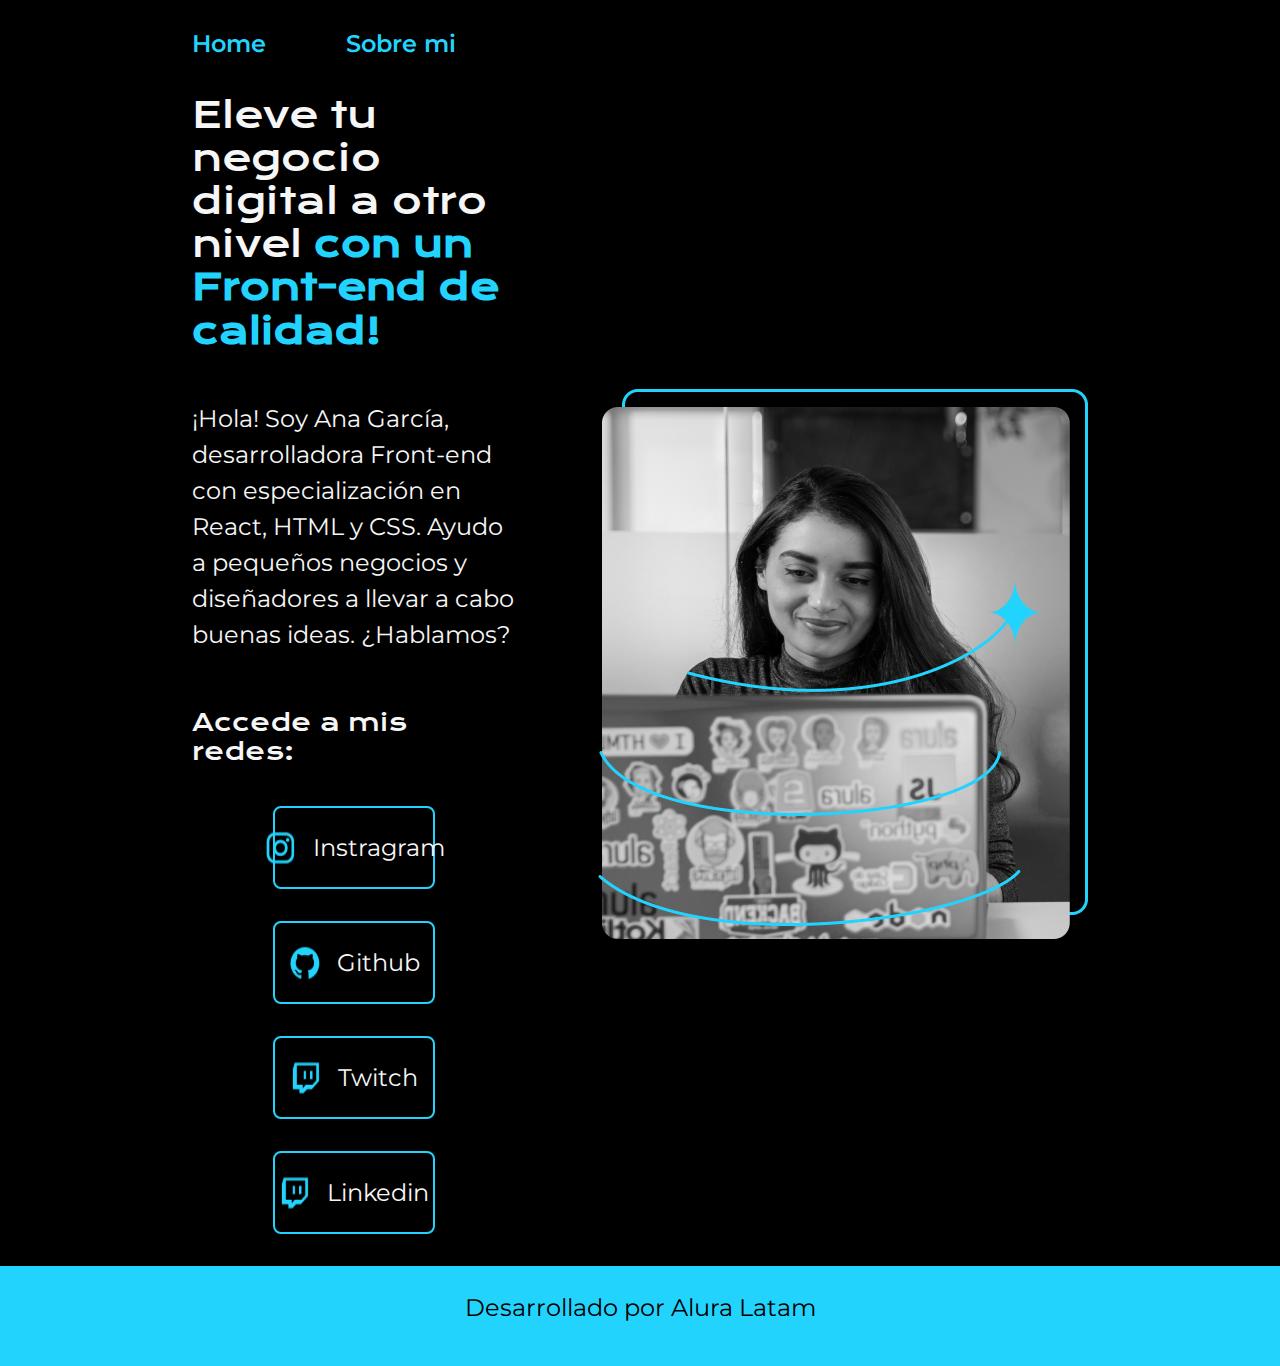
==== index.html @ 139fc5d7 "jamc creacion de proyecto" ====
<!DOCTYPE html>
<html lang="es-mx">
    <link href="https://cdn.jsdelivr.net/npm/bootstrap@5.3.3/dist/css/bootstrap.min.css" rel="stylesheet" integrity="sha384-QWTKZyjpPEjISv5WaRU9OFeRpok6YctnYmDr5pNlyT2bRjXh0JMhjY6hW+ALEwIH" crossorigin="anonymous">
    <link rel="stylesheet" href="">

<head>
    <meta charset="UTF-8">
    <meta name="viewport" content="width=device-width, initial-scale=1.0">
    <title>Portafolio</title>
    <link rel="stylesheet" href="/styles/style.css">
</head>
<body>
    <header class="header">
        <nav class="header__menu">
            <a class="header__menu__link" href="index.html">Home</a>
            <a class="header__menu__link" href="about.html">Sobre mi</a>
        </nav>
    </header>
    <main class="presentacion">
        <section class="presentacion__contenido">
        <h1 class="presentacion__contenido__titulo">Eleve tu negocio digital a otro nivel 
            <strong class="titulo-destaque">con un Front-end de calidad!</strong> 
        </h1>
        <p class="presentacion__contenido_texto">¡Hola! Soy Ana García, desarrolladora Front-end con 
            especialización en React, HTML y CSS. Ayudo a pequeños negocios y 
            diseñadores a llevar a cabo buenas ideas. ¿Hablamos?
        </p>
        <div class="presentacion__enlaces">
        <h2 class="presentacion__enlaces__subtitulos">Accede a mis redes:</h2>
        <a class="presentacion__enlace__link" href="https://www.instagram.com/albertomtzmma/">
            <img src="./assets/instagram.png">
            Instragram</a>
        <a class="presentacion__enlace__link" href="https://github.com/albertomtz91">
            <img src="./assets/github.png">
            Github</a>
        <a class="presentacion__enlace__link" href="https://www.twitch.tv/artack_darcknes666">
            <img src="./assets/twitch.png">
            Twitch</a>
        <a class="presentacion__enlace__link" href=" https://www.linkedin.com/in/alberto-martinez-1b6695166/">
            <img src="./assets/twitch.png">
            Linkedin</a>
           
    </div>
    </section>  
        <img src="./assets/Imagen.png" alt="imagen">
    </main>
    <footer class="Foother">
        <p>Desarrollado por Alura Latam</p>
    </footer>
</body>
</html>
---- styles/style.css ----
@import url('https://fonts.googleapis.com/css2?family=Krona+One&family=Montserrat:ital,wght@0,100..900;1,100..900&display=swap');

:root{
    --color-prmirario: #000000;
    --color-secundario: #F6F6F6;
    --color-terciario: #22D4FD;
    --color-hover: #272727;

    --fuente-Montserrat:  'Montserrat' , sans serif;
    --fuente-krona:  'krona One' , sans serif;

}

*{
    padding: 0;
    margin: 0;
}

body{
    background-color: var(--color-prmirario); 
    color: var(--color-secundario);
    box-sizing: border-box;
}

.header{
    padding: 2% 0% 0% 15%;
}

.header__menu{
    display: flex;
    gap: 80px;
}

.header__menu__link{
    font-family: var(--fuente-Montserrat);
    font-size: 1.5rem;
    font-weight: 600;
    color: var(--color-terciario);
    text-decoration: none;
}

.titulo-destaque{
    color: var(--color-terciario)
}

.presentacion{
    display: flex;
    align-items: center;
    padding:  2.5% 15%;
    justify-content: space-between;
    gap: 82px;
}

.presentacion__contenido{
    width: 50%;
    display: flex;
    flex-direction: column;
    gap: 40px;
}

.presentacion__contenido__titulo{
    font-size: 2.25rem;
    font-family: var(--fuente-krona)
}

.presentacion__contenido_texto{
    font-size: 1.5rem;;
    font-family: var(--fuente-Montserrat);
}

.presentacion__enlaces{
    display: flex;
    justify-content: space-between;
    flex-direction: column;
    align-items: center;
    gap: 32px;
}

.presentacion__enlaces__subtitulos{
    font-family: var(--fuente-krona);
    font-size: 1.5rem;;
    font-weight: 400;
}

.presentacion__enlace__link{
    width: 50%;
    text-align: center;
    padding: 21.5px 0;
    border-radius: 8px;
    font-family: var(--fuente-Montserrat);
    font-size: 1.5rem;;
    font-weight: 600px;
    text-decoration: none;
    color: var(--color-secundario);
    border: 2px, solid, var(--color-terciario);
    display: flex;
    justify-content: center;
    gap: 16px;
}

.presentacion__enlace__link:hover{
    background-color: var(--color-hover );
}

.Foother{
    background-color: var(--color-terciario);
    padding: 24px;
    color: var(--color-prmirario);
    text-align: center;
    font-family: var(--fuente-Montserrat);
    font-size: 1.5rem;
    font-weight: 400;
}
/*media query para ajustar a un responsive*/

@media (max-width: 1200px) {
    .header{
        padding: 10%;
    }
    
    .header__menu{
        justify-content: center;
    }

    .presentacion{
        flex-direction: column-reverse;
        padding: 5%;
    }

    .presentacion__contenido{
        width: auto;
    }
    
  }
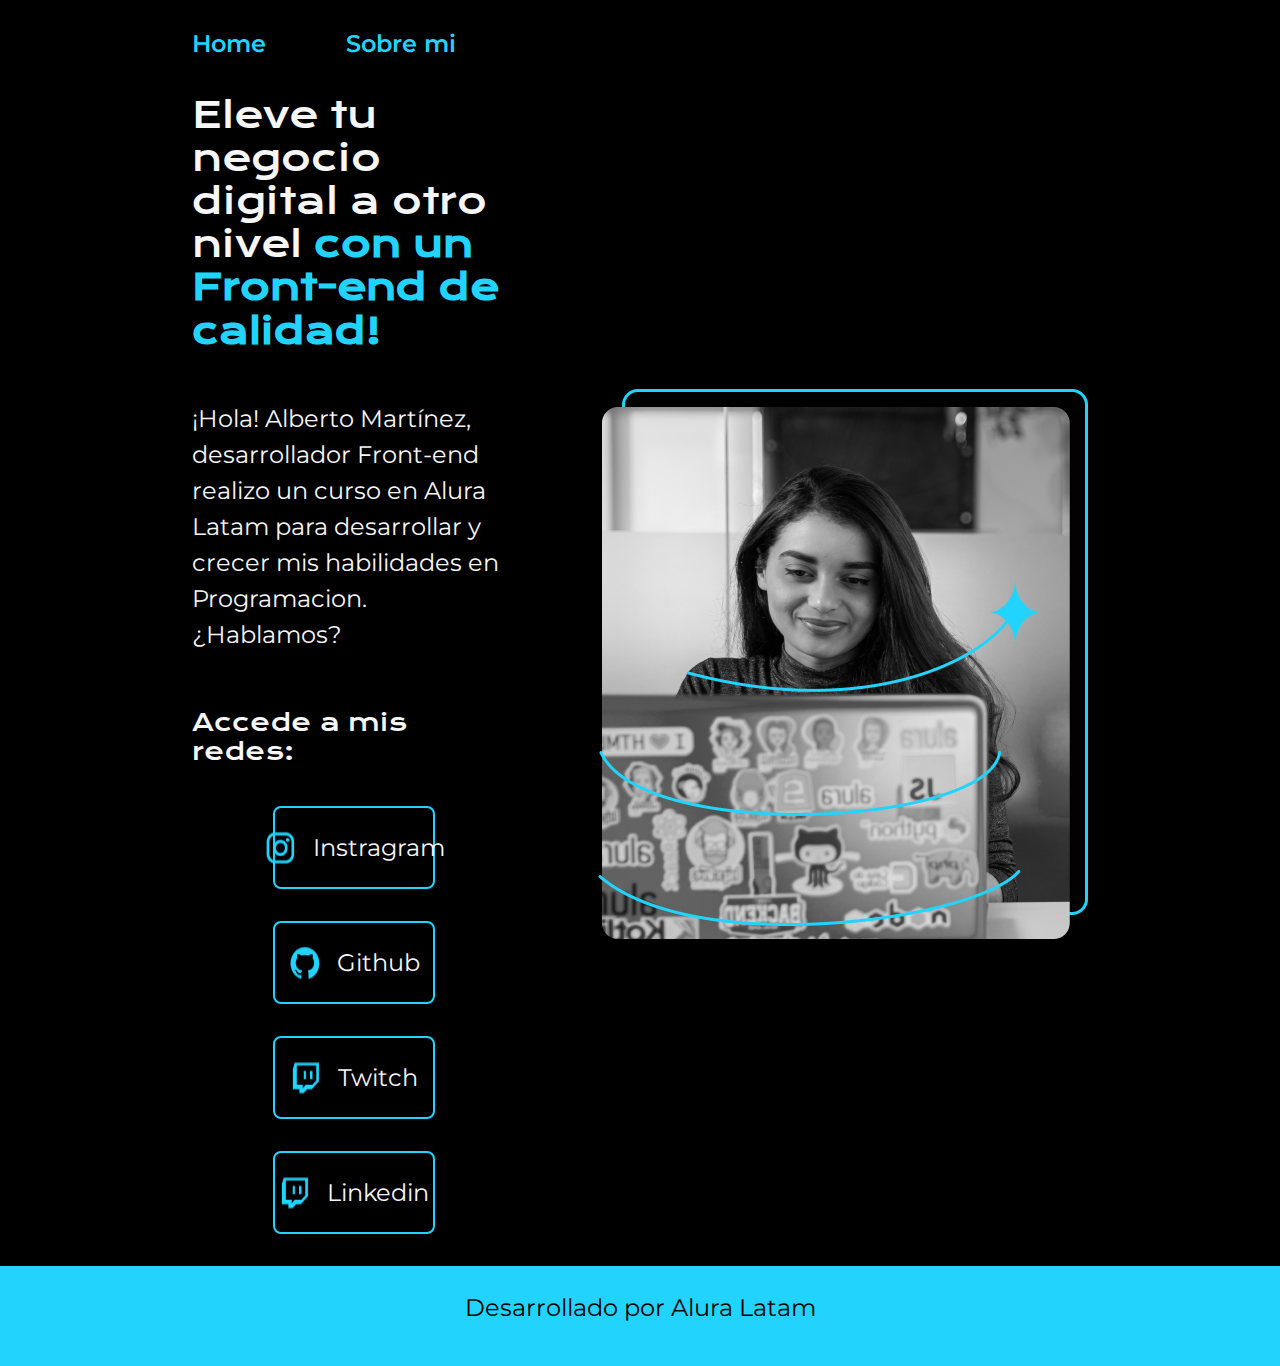
==== commit ee22e4bd: "Update index.html" ====
--- a/index.html
+++ b/index.html
@@ -21,9 +21,9 @@
         <h1 class="presentacion__contenido__titulo">Eleve tu negocio digital a otro nivel 
             <strong class="titulo-destaque">con un Front-end de calidad!</strong> 
         </h1>
-        <p class="presentacion__contenido_texto">¡Hola! Soy Ana García, desarrolladora Front-end con 
-            especialización en React, HTML y CSS. Ayudo a pequeños negocios y 
-            diseñadores a llevar a cabo buenas ideas. ¿Hablamos?
+        <p class="presentacion__contenido_texto">¡Hola! Alberto Martínez, desarrollador Front-end 
+            realizo un curso en Alura Latam para desarrollar y crecer mis habilidades en Programacion.
+            ¿Hablamos?
         </p>
         <div class="presentacion__enlaces">
         <h2 class="presentacion__enlaces__subtitulos">Accede a mis redes:</h2>
@@ -48,4 +48,4 @@
         <p>Desarrollado por Alura Latam</p>
     </footer>
 </body>
-</html>+</html>
